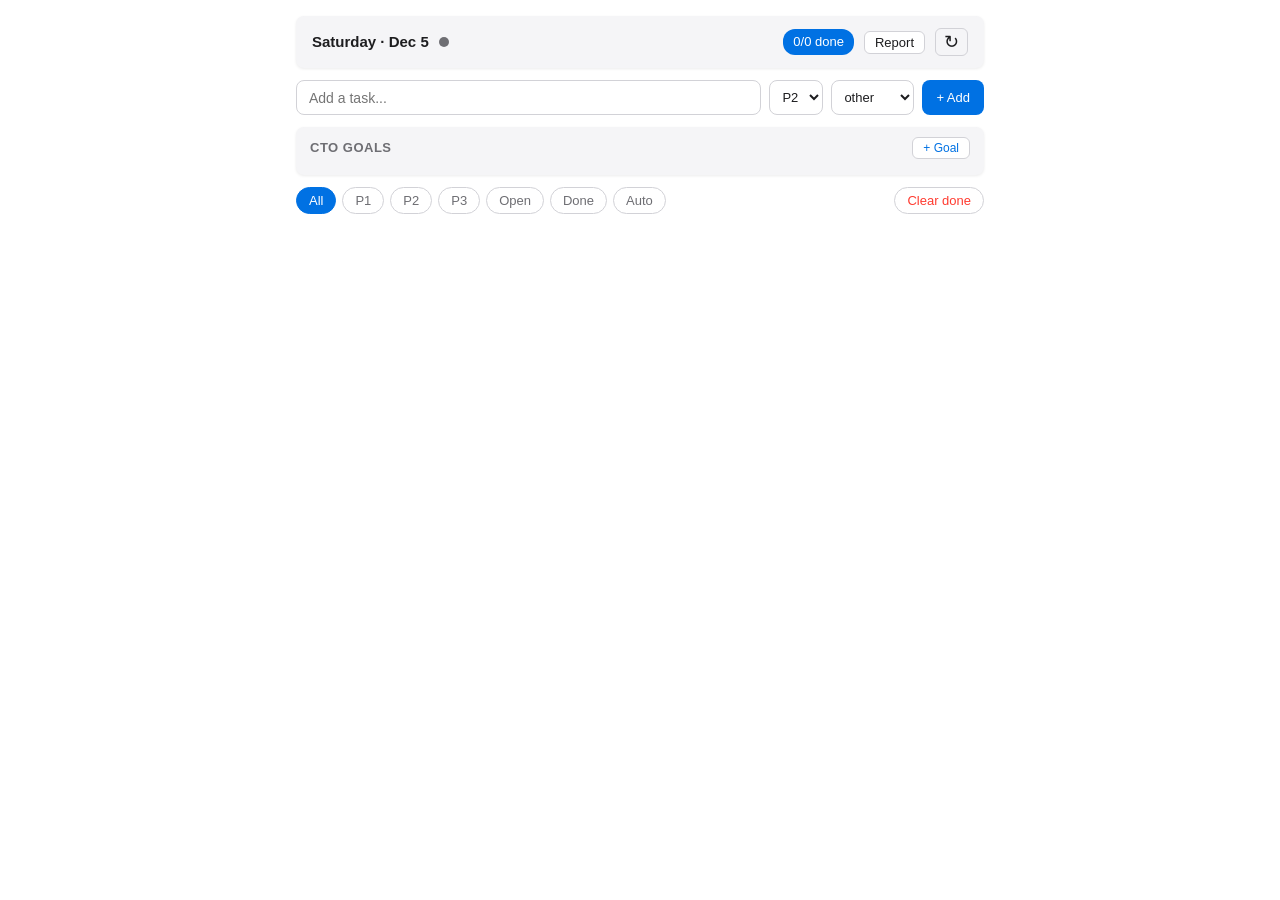
==== templates/index.html @ 2f0fa777 "Initial commit: EM Command Center with goals and daily reports Full-featured EM task management dash" ====
<!DOCTYPE html>
<html lang="en">
<head>
    <meta charset="UTF-8">
    <meta name="viewport" content="width=device-width, initial-scale=1.0">
    <title>EM Command Center</title>
    <link rel="stylesheet" href="/static/style.css">
</head>
<body>
    <div class="container">
        <!-- Header -->
        <header class="header">
            <div class="header-left">
                <span class="header-date" id="header-date"></span>
                <span class="agent-dot" id="agent-dot" title="Agent status"></span>
            </div>
            <div class="header-right">
                <span class="progress-pill" id="progress-pill">0/0 done</span>
                <button class="btn-report" id="btn-report" title="Daily report">Report</button>
                <button class="btn-refresh" id="btn-refresh" title="Trigger Jira poll">↻</button>
            </div>
        </header>

        <!-- Add task -->
        <div class="add-task-bar">
            <input type="text" id="task-input" placeholder="Add a task..." autocomplete="off">
            <select id="priority-select">
                <option value="p1">P1</option>
                <option value="p2" selected>P2</option>
                <option value="p3">P3</option>
                <option value="p4">P4</option>
            </select>
            <select id="category-select">
                <option value="delivery">delivery</option>
                <option value="people">people</option>
                <option value="hiring">hiring</option>
                <option value="reports">reports</option>
                <option value="infra">infra</option>
                <option value="email">email</option>
                <option value="other" selected>other</option>
            </select>
            <button class="btn-add" id="btn-add">+ Add</button>
        </div>

        <!-- Goals section -->
        <div class="goals-section" id="goals-section">
            <div class="goals-header">
                <span class="goals-week-label" id="goals-week-label">CTO Goals</span>
                <button class="btn-add-goal" id="btn-add-goal">+ Goal</button>
            </div>
            <div class="goals-list" id="goals-list"></div>
        </div>

        <!-- Filter bar -->
        <div class="filter-bar" id="filter-bar">
            <button class="filter-btn active" data-filter="">All</button>
            <button class="filter-btn" data-filter="p1">P1</button>
            <button class="filter-btn" data-filter="p2">P2</button>
            <button class="filter-btn" data-filter="p3">P3</button>
            <button class="filter-btn" data-filter="open">Open</button>
            <button class="filter-btn" data-filter="done">Done</button>
            <button class="filter-btn" data-filter="auto">Auto</button>
            <button class="btn-clear-done" id="btn-clear-done">Clear done</button>
        </div>

        <!-- Task list -->
        <div class="task-list" id="task-list"></div>
    </div>

    <!-- Report modal -->
    <div class="modal-overlay" id="report-modal">
        <div class="modal report-modal">
            <div class="modal-header">
                <span class="modal-title">Daily Report</span>
                <button class="modal-close" id="report-modal-close">&times;</button>
            </div>
            <pre class="report-text" id="report-text"></pre>
            <div class="modal-footer">
                <button class="btn-copy" id="btn-copy-report">Copy to Clipboard</button>
            </div>
        </div>
    </div>

    <!-- Goal add/edit modal -->
    <div class="modal-overlay" id="goal-modal">
        <div class="modal goal-modal">
            <div class="modal-header">
                <span class="modal-title" id="goal-modal-title">Add Goal</span>
                <button class="modal-close" id="goal-modal-close">&times;</button>
            </div>
            <div class="modal-body">
                <input type="hidden" id="goal-edit-id">
                <label>Title</label>
                <input type="text" id="goal-title-input" placeholder="Goal title..." autocomplete="off">
                <label>Description</label>
                <textarea id="goal-desc-input" rows="3" placeholder="Details..."></textarea>
                <label>Progress Notes</label>
                <textarea id="goal-notes-input" rows="2" placeholder="Progress update..."></textarea>
            </div>
            <div class="modal-footer">
                <button class="btn-save-goal" id="btn-save-goal">Save</button>
            </div>
        </div>
    </div>

    <script src="/static/app.js"></script>
</body>
</html>
---- static/style.css ----
/* EM Command Center — CSS */

:root {
    --bg: #ffffff;
    --bg-secondary: #f5f5f7;
    --text: #1d1d1f;
    --text-secondary: #6e6e73;
    --border: #d2d2d7;
    --accent: #0071e3;
    --red: #ff3b30;
    --amber: #ff9500;
    --green: #34c759;
    --blue: #007aff;
    --purple: #af52de;
    --p1-bg: #fff0f0;
    --p1-text: #cc0000;
    --p2-bg: #fff8f0;
    --p2-text: #cc6600;
    --p3-bg: #f0fff0;
    --p3-text: #008800;
    --p4-bg: #f0f4ff;
    --p4-text: #0055cc;
    --shadow: 0 1px 3px rgba(0,0,0,0.08);
    --radius: 8px;
}

@media (prefers-color-scheme: dark) {
    :root {
        --bg: #1c1c1e;
        --bg-secondary: #2c2c2e;
        --text: #f5f5f7;
        --text-secondary: #98989d;
        --border: #38383a;
        --accent: #0a84ff;
        --red: #ff453a;
        --amber: #ff9f0a;
        --green: #30d158;
        --blue: #0a84ff;
        --purple: #bf5af2;
        --p1-bg: #3a1c1c;
        --p1-text: #ff6b6b;
        --p2-bg: #3a2c1c;
        --p2-text: #ffb366;
        --p3-bg: #1c3a1c;
        --p3-text: #66cc66;
        --p4-bg: #1c2a3a;
        --p4-text: #66aaff;
        --shadow: 0 1px 3px rgba(0,0,0,0.3);
    }
}

* {
    margin: 0;
    padding: 0;
    box-sizing: border-box;
}

body {
    font-family: -apple-system, BlinkMacSystemFont, 'SF Pro Text', 'Segoe UI', Roboto, sans-serif;
    background: var(--bg);
    color: var(--text);
    line-height: 1.5;
    -webkit-font-smoothing: antialiased;
}

.container {
    max-width: 720px;
    margin: 0 auto;
    padding: 16px;
}

/* Header */
.header {
    display: flex;
    justify-content: space-between;
    align-items: center;
    padding: 12px 16px;
    background: var(--bg-secondary);
    border-radius: var(--radius);
    margin-bottom: 12px;
    box-shadow: var(--shadow);
}

.header-left {
    display: flex;
    align-items: center;
    gap: 10px;
}

.header-date {
    font-weight: 600;
    font-size: 15px;
}

.agent-dot {
    width: 10px;
    height: 10px;
    border-radius: 50%;
    background: var(--text-secondary);
    cursor: help;
    position: relative;
}

.agent-dot.green { background: var(--green); }
.agent-dot.amber { background: var(--amber); }
.agent-dot.red { background: var(--red); }

.agent-dot .tooltip {
    display: none;
    position: absolute;
    top: 18px;
    left: -80px;
    background: var(--bg-secondary);
    border: 1px solid var(--border);
    border-radius: 6px;
    padding: 6px 10px;
    font-size: 12px;
    white-space: nowrap;
    z-index: 10;
    box-shadow: var(--shadow);
    color: var(--text-secondary);
}

.agent-dot:hover .tooltip {
    display: block;
}

.header-right {
    display: flex;
    align-items: center;
    gap: 10px;
}

.progress-pill {
    background: var(--accent);
    color: white;
    padding: 3px 10px;
    border-radius: 12px;
    font-size: 13px;
    font-weight: 500;
}

.btn-refresh {
    background: none;
    border: 1px solid var(--border);
    border-radius: 6px;
    font-size: 18px;
    padding: 2px 8px;
    cursor: pointer;
    color: var(--text);
    transition: background 0.15s;
}

.btn-refresh:hover { background: var(--bg-secondary); }
.btn-refresh.spinning { animation: spin 1s linear infinite; }

@keyframes spin {
    from { transform: rotate(0deg); }
    to { transform: rotate(360deg); }
}

/* Add task bar */
.add-task-bar {
    display: flex;
    gap: 8px;
    margin-bottom: 12px;
}

.add-task-bar input {
    flex: 1;
    padding: 8px 12px;
    border: 1px solid var(--border);
    border-radius: var(--radius);
    font-size: 14px;
    background: var(--bg);
    color: var(--text);
    outline: none;
}

.add-task-bar input:focus {
    border-color: var(--accent);
    box-shadow: 0 0 0 2px rgba(0,113,227,0.2);
}

.add-task-bar select {
    padding: 8px;
    border: 1px solid var(--border);
    border-radius: var(--radius);
    font-size: 13px;
    background: var(--bg);
    color: var(--text);
    cursor: pointer;
}

.btn-add {
    padding: 8px 14px;
    background: var(--accent);
    color: white;
    border: none;
    border-radius: var(--radius);
    font-size: 13px;
    font-weight: 500;
    cursor: pointer;
    white-space: nowrap;
}

.btn-add:hover { opacity: 0.9; }

/* Filter bar */
.filter-bar {
    display: flex;
    gap: 6px;
    margin-bottom: 16px;
    flex-wrap: wrap;
}

.filter-btn {
    padding: 5px 12px;
    border: 1px solid var(--border);
    border-radius: 16px;
    background: var(--bg);
    color: var(--text-secondary);
    font-size: 13px;
    cursor: pointer;
    transition: all 0.15s;
}

.filter-btn:hover {
    background: var(--bg-secondary);
}

.filter-btn.active {
    background: var(--accent);
    color: white;
    border-color: var(--accent);
}

.btn-clear-done {
    margin-left: auto;
    padding: 5px 12px;
    border: 1px solid var(--border);
    border-radius: 16px;
    background: var(--bg);
    color: var(--red);
    font-size: 13px;
    cursor: pointer;
}

.btn-clear-done:hover { background: var(--p1-bg); }

/* Task list */
.task-list {
    display: flex;
    flex-direction: column;
    gap: 2px;
}

.priority-header {
    padding: 8px 0 4px;
    font-size: 12px;
    font-weight: 700;
    text-transform: uppercase;
    letter-spacing: 0.5px;
    color: var(--text-secondary);
    border-bottom: 1px solid var(--border);
    margin-top: 8px;
}

.priority-header:first-child { margin-top: 0; }

.task-row {
    display: flex;
    align-items: center;
    padding: 8px 10px;
    border-radius: 6px;
    gap: 8px;
    transition: background 0.1s;
}

.task-row:hover {
    background: var(--bg-secondary);
}

.task-row:hover .btn-delete {
    opacity: 1;
}

.task-checkbox {
    width: 18px;
    height: 18px;
    border: 2px solid var(--border);
    border-radius: 4px;
    cursor: pointer;
    display: flex;
    align-items: center;
    justify-content: center;
    flex-shrink: 0;
    transition: all 0.15s;
}

.task-checkbox:hover {
    border-color: var(--accent);
}

.task-checkbox.checked {
    background: var(--accent);
    border-color: var(--accent);
}

.task-checkbox.checked::after {
    content: '✓';
    color: white;
    font-size: 12px;
    font-weight: 700;
}

.do-next-badge {
    background: var(--red);
    color: white;
    font-size: 10px;
    font-weight: 700;
    padding: 2px 6px;
    border-radius: 4px;
    white-space: nowrap;
    flex-shrink: 0;
}

.task-title {
    flex: 1;
    font-size: 14px;
    min-width: 0;
    overflow: hidden;
    text-overflow: ellipsis;
    white-space: nowrap;
}

.task-title.done {
    text-decoration: line-through;
    color: var(--text-secondary);
}

.badge {
    font-size: 11px;
    padding: 2px 6px;
    border-radius: 4px;
    font-weight: 500;
    white-space: nowrap;
    flex-shrink: 0;
}

.badge-p1 { background: var(--p1-bg); color: var(--p1-text); }
.badge-p2 { background: var(--p2-bg); color: var(--p2-text); }
.badge-p3 { background: var(--p3-bg); color: var(--p3-text); }
.badge-p4 { background: var(--p4-bg); color: var(--p4-text); }

.badge-cat {
    background: var(--bg-secondary);
    color: var(--text-secondary);
}

.badge-auto {
    background: #f3e8ff;
    color: var(--purple);
}

@media (prefers-color-scheme: dark) {
    .badge-auto {
        background: #2d1f3d;
    }
}

.jira-link {
    font-size: 11px;
    color: var(--accent);
    text-decoration: none;
    white-space: nowrap;
    flex-shrink: 0;
}

.jira-link:hover { text-decoration: underline; }

.btn-delete {
    background: none;
    border: none;
    color: var(--red);
    font-size: 16px;
    cursor: pointer;
    opacity: 0;
    padding: 0 4px;
    transition: opacity 0.15s;
    flex-shrink: 0;
}

.btn-delete:hover { opacity: 1 !important; }

/* Completed section */
.completed-header {
    display: flex;
    align-items: center;
    gap: 6px;
    padding: 8px 0 4px;
    font-size: 12px;
    font-weight: 700;
    text-transform: uppercase;
    letter-spacing: 0.5px;
    color: var(--text-secondary);
    border-bottom: 1px solid var(--border);
    margin-top: 16px;
    cursor: pointer;
    user-select: none;
}

.completed-header .toggle {
    font-size: 10px;
    transition: transform 0.2s;
}

.completed-header .toggle.collapsed {
    transform: rotate(-90deg);
}

.completed-section.collapsed .task-row {
    display: none;
}

/* Report button */
.btn-report {
    padding: 3px 10px;
    border: 1px solid var(--border);
    border-radius: 6px;
    background: var(--bg);
    color: var(--text);
    font-size: 13px;
    font-weight: 500;
    cursor: pointer;
    transition: background 0.15s;
}

.btn-report:hover { background: var(--bg-secondary); }

/* Goals section */
.goals-section {
    background: var(--bg-secondary);
    border-radius: var(--radius);
    padding: 10px 14px;
    margin-bottom: 12px;
    box-shadow: var(--shadow);
}

.goals-header {
    display: flex;
    justify-content: space-between;
    align-items: center;
    margin-bottom: 6px;
}

.goals-week-label {
    font-size: 13px;
    font-weight: 700;
    text-transform: uppercase;
    letter-spacing: 0.5px;
    color: var(--text-secondary);
}

.btn-add-goal {
    padding: 3px 10px;
    border: 1px solid var(--border);
    border-radius: 6px;
    background: var(--bg);
    color: var(--accent);
    font-size: 12px;
    font-weight: 500;
    cursor: pointer;
    transition: background 0.15s;
}

.btn-add-goal:hover { background: var(--bg); border-color: var(--accent); }

.goal-row {
    display: flex;
    align-items: center;
    padding: 5px 4px;
    gap: 8px;
    border-radius: 4px;
    transition: background 0.1s;
}

.goal-row:hover { background: var(--bg); }
.goal-row:hover .btn-delete { opacity: 1; }

.goal-status-icon {
    cursor: pointer;
    font-size: 14px;
    flex-shrink: 0;
    user-select: none;
}

.goal-title {
    font-size: 14px;
    font-weight: 500;
    white-space: nowrap;
    overflow: hidden;
    text-overflow: ellipsis;
    cursor: pointer;
    flex-shrink: 0;
    max-width: 220px;
}

.goal-title.done {
    text-decoration: line-through;
    color: var(--text-secondary);
}

.goal-notes-inline {
    flex: 1;
    min-width: 80px;
    padding: 2px 6px;
    border: 1px solid transparent;
    border-radius: 4px;
    font-size: 12px;
    color: var(--text-secondary);
    background: transparent;
    outline: none;
    transition: border-color 0.15s;
}

.goal-notes-inline:focus {
    border-color: var(--border);
    background: var(--bg);
}

/* Modal overlay */
.modal-overlay {
    display: none;
    position: fixed;
    inset: 0;
    background: rgba(0,0,0,0.5);
    z-index: 100;
    justify-content: center;
    align-items: center;
}

.modal-overlay.active {
    display: flex;
}

.modal {
    background: var(--bg);
    border-radius: 12px;
    box-shadow: 0 8px 32px rgba(0,0,0,0.2);
    width: 90%;
    max-width: 560px;
    max-height: 80vh;
    display: flex;
    flex-direction: column;
    overflow: hidden;
}

.modal-header {
    display: flex;
    justify-content: space-between;
    align-items: center;
    padding: 14px 18px;
    border-bottom: 1px solid var(--border);
}

.modal-title {
    font-size: 15px;
    font-weight: 600;
}

.modal-close {
    background: none;
    border: none;
    font-size: 20px;
    cursor: pointer;
    color: var(--text-secondary);
    padding: 0 4px;
}

.modal-close:hover { color: var(--text); }

.modal-body {
    padding: 14px 18px;
    display: flex;
    flex-direction: column;
    gap: 8px;
}

.modal-body label {
    font-size: 12px;
    font-weight: 600;
    color: var(--text-secondary);
    text-transform: uppercase;
    letter-spacing: 0.3px;
}

.modal-body input,
.modal-body textarea {
    padding: 8px 10px;
    border: 1px solid var(--border);
    border-radius: 6px;
    font-size: 14px;
    background: var(--bg);
    color: var(--text);
    outline: none;
    font-family: inherit;
    resize: vertical;
}

.modal-body input:focus,
.modal-body textarea:focus {
    border-color: var(--accent);
    box-shadow: 0 0 0 2px rgba(0,113,227,0.2);
}

.modal-footer {
    padding: 12px 18px;
    border-top: 1px solid var(--border);
    display: flex;
    justify-content: flex-end;
    gap: 8px;
}

.btn-save-goal,
.btn-copy {
    padding: 8px 16px;
    background: var(--accent);
    color: white;
    border: none;
    border-radius: 6px;
    font-size: 13px;
    font-weight: 500;
    cursor: pointer;
}

.btn-save-goal:hover,
.btn-copy:hover { opacity: 0.9; }

/* Report modal */
.report-text {
    padding: 14px 18px;
    font-size: 13px;
    line-height: 1.6;
    white-space: pre-wrap;
    word-wrap: break-word;
    overflow-y: auto;
    flex: 1;
    color: var(--text);
    font-family: -apple-system, BlinkMacSystemFont, 'SF Pro Text', 'Segoe UI', Roboto, sans-serif;
}
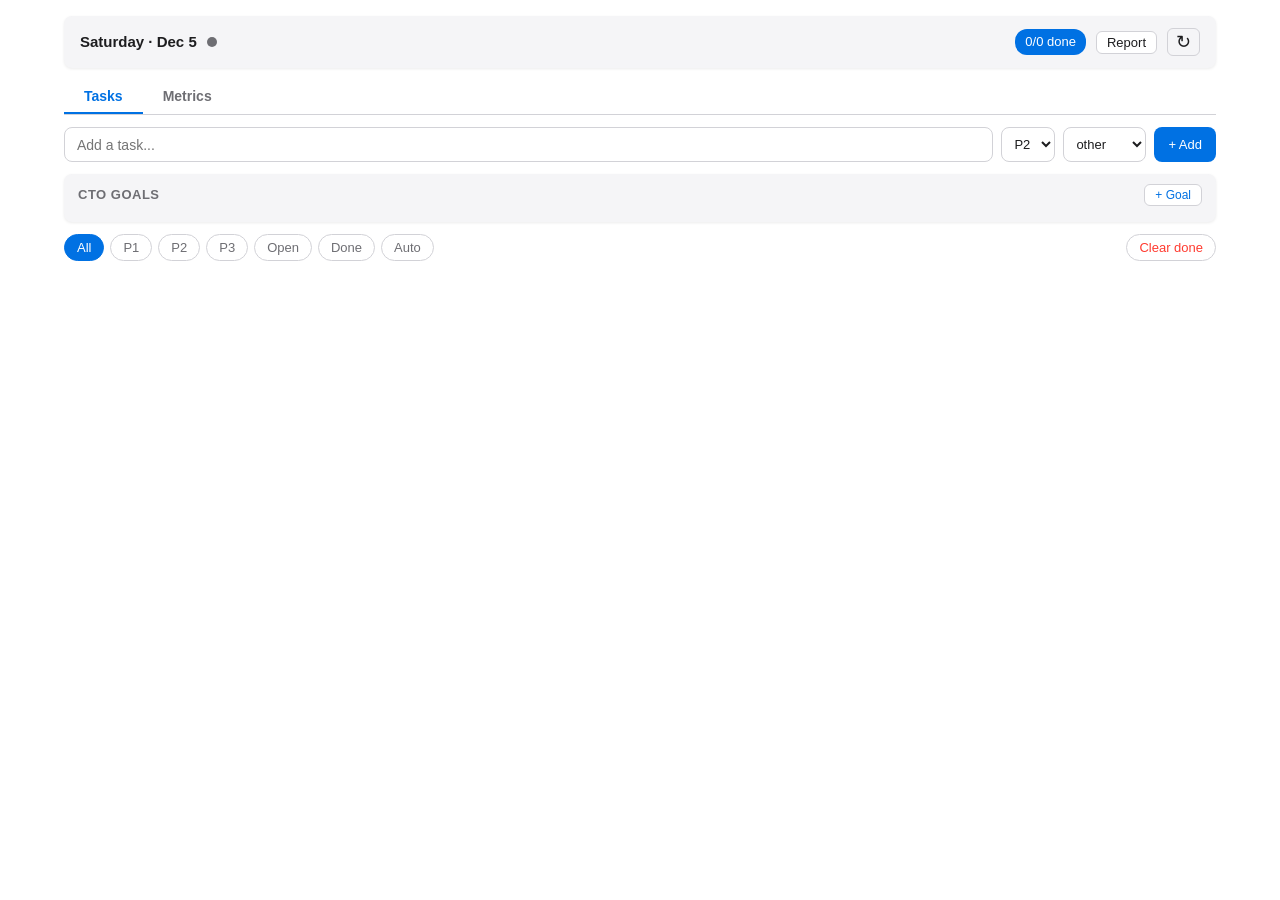
==== commit b6358626: "Add developer metrics dashboard, Slack SP reminder DMs, and Bitbucket integration - Developer roster" ====
--- a/templates/index.html
+++ b/templates/index.html
@@ -17,54 +17,162 @@
             <div class="header-right">
                 <span class="progress-pill" id="progress-pill">0/0 done</span>
                 <button class="btn-report" id="btn-report" title="Daily report">Report</button>
-                <button class="btn-refresh" id="btn-refresh" title="Trigger Jira poll">↻</button>
+                <button class="btn-refresh" id="btn-refresh" title="Trigger Jira poll">&#8635;</button>
             </div>
         </header>
 
-        <!-- Add task -->
-        <div class="add-task-bar">
-            <input type="text" id="task-input" placeholder="Add a task..." autocomplete="off">
-            <select id="priority-select">
-                <option value="p1">P1</option>
-                <option value="p2" selected>P2</option>
-                <option value="p3">P3</option>
-                <option value="p4">P4</option>
-            </select>
-            <select id="category-select">
-                <option value="delivery">delivery</option>
-                <option value="people">people</option>
-                <option value="hiring">hiring</option>
-                <option value="reports">reports</option>
-                <option value="infra">infra</option>
-                <option value="email">email</option>
-                <option value="other" selected>other</option>
-            </select>
-            <button class="btn-add" id="btn-add">+ Add</button>
-        </div>
-
-        <!-- Goals section -->
-        <div class="goals-section" id="goals-section">
-            <div class="goals-header">
-                <span class="goals-week-label" id="goals-week-label">CTO Goals</span>
-                <button class="btn-add-goal" id="btn-add-goal">+ Goal</button>
-            </div>
-            <div class="goals-list" id="goals-list"></div>
-        </div>
-
-        <!-- Filter bar -->
-        <div class="filter-bar" id="filter-bar">
-            <button class="filter-btn active" data-filter="">All</button>
-            <button class="filter-btn" data-filter="p1">P1</button>
-            <button class="filter-btn" data-filter="p2">P2</button>
-            <button class="filter-btn" data-filter="p3">P3</button>
-            <button class="filter-btn" data-filter="open">Open</button>
-            <button class="filter-btn" data-filter="done">Done</button>
-            <button class="filter-btn" data-filter="auto">Auto</button>
-            <button class="btn-clear-done" id="btn-clear-done">Clear done</button>
-        </div>
-
-        <!-- Task list -->
-        <div class="task-list" id="task-list"></div>
+        <!-- Nav tabs -->
+        <div class="nav-tabs" id="nav-tabs">
+            <button class="nav-tab active" data-tab="tasks">Tasks</button>
+            <button class="nav-tab" data-tab="metrics">Metrics</button>
+        </div>
+
+        <!-- ===== Tasks View ===== -->
+        <div id="tasks-view">
+            <!-- Add task -->
+            <div class="add-task-bar">
+                <input type="text" id="task-input" placeholder="Add a task..." autocomplete="off">
+                <select id="priority-select">
+                    <option value="p1">P1</option>
+                    <option value="p2" selected>P2</option>
+                    <option value="p3">P3</option>
+                    <option value="p4">P4</option>
+                </select>
+                <select id="category-select">
+                    <option value="delivery">delivery</option>
+                    <option value="people">people</option>
+                    <option value="hiring">hiring</option>
+                    <option value="reports">reports</option>
+                    <option value="infra">infra</option>
+                    <option value="email">email</option>
+                    <option value="other" selected>other</option>
+                </select>
+                <button class="btn-add" id="btn-add">+ Add</button>
+            </div>
+
+            <!-- Goals section -->
+            <div class="goals-section" id="goals-section">
+                <div class="goals-header">
+                    <span class="goals-week-label" id="goals-week-label">CTO Goals</span>
+                    <button class="btn-add-goal" id="btn-add-goal">+ Goal</button>
+                </div>
+                <div class="goals-list" id="goals-list"></div>
+            </div>
+
+            <!-- Filter bar -->
+            <div class="filter-bar" id="filter-bar">
+                <button class="filter-btn active" data-filter="">All</button>
+                <button class="filter-btn" data-filter="p1">P1</button>
+                <button class="filter-btn" data-filter="p2">P2</button>
+                <button class="filter-btn" data-filter="p3">P3</button>
+                <button class="filter-btn" data-filter="open">Open</button>
+                <button class="filter-btn" data-filter="done">Done</button>
+                <button class="filter-btn" data-filter="auto">Auto</button>
+                <button class="btn-clear-done" id="btn-clear-done">Clear done</button>
+            </div>
+
+            <!-- Task list -->
+            <div class="task-list" id="task-list"></div>
+        </div>
+
+        <!-- ===== Metrics View ===== -->
+        <div id="metrics-view" style="display:none">
+            <!-- Week selector + official metrics bar -->
+            <div class="metrics-week-bar">
+                <button class="week-nav-btn" id="week-prev" title="Previous week">&larr;</button>
+                <span class="week-label" id="metrics-week-label">Week of ...</span>
+                <button class="week-nav-btn" id="week-next" title="Next week">&rarr;</button>
+                <div class="official-metrics" id="official-metrics">
+                    <div class="metric-group">
+                        <span class="metric-group-label">All Tickets</span>
+                        <span class="official-metric">
+                            <span class="metric-label">Cycle</span>
+                            <span class="metric-value" id="official-ct">--</span>
+                        </span>
+                        <span class="official-metric">
+                            <span class="metric-label">Lead</span>
+                            <span class="metric-value" id="official-lt">--</span>
+                        </span>
+                        <span class="metric-count" id="all-issues-count"></span>
+                    </div>
+                    <div class="metric-group-divider"></div>
+                    <div class="metric-group">
+                        <span class="metric-group-label">Roster Avg</span>
+                        <span class="official-metric">
+                            <span class="metric-label">Cycle</span>
+                            <span class="metric-value" id="roster-ct">--</span>
+                        </span>
+                        <span class="official-metric">
+                            <span class="metric-label">Lead</span>
+                            <span class="metric-value" id="roster-lt">--</span>
+                        </span>
+                        <span class="metric-count" id="roster-issues-count"></span>
+                    </div>
+                </div>
+                <div class="metrics-actions">
+                    <button class="btn-report" id="btn-metrics-report">Report</button>
+                    <button class="btn-add-goal" id="btn-manage-roster">Roster</button>
+                    <button class="btn-refresh" id="btn-collect" title="Collect metrics">&#8635;</button>
+                </div>
+            </div>
+
+            <!-- Loading / Error / Empty states -->
+            <div id="metrics-loading" class="metrics-state" style="display:none">
+                <div class="skeleton-grid">
+                    <div class="skeleton-card"></div><div class="skeleton-card"></div>
+                    <div class="skeleton-card"></div><div class="skeleton-card"></div>
+                </div>
+            </div>
+            <div id="metrics-empty" class="metrics-state" style="display:none">
+                <div class="empty-state">
+                    <p>No metrics data yet.</p>
+                    <p>Add developers to the roster, then click &#8635; to collect.</p>
+                    <button class="btn-add" id="btn-empty-roster">+ Add Developer</button>
+                </div>
+            </div>
+            <div id="metrics-error" class="metrics-state" style="display:none">
+                <div class="error-state">
+                    <p>Failed to load metrics.</p>
+                    <button class="btn-add" id="btn-retry-metrics">Retry</button>
+                </div>
+            </div>
+
+            <!-- Dashboard cards grid -->
+            <div class="cards-grid" id="cards-grid" style="display:none">
+                <div class="card" id="card-lines">
+                    <div class="card-header">Lines Committed</div>
+                    <div class="card-body" id="chart-lines"></div>
+                </div>
+                <div class="card" id="card-prs">
+                    <div class="card-header">Pull Requests</div>
+                    <div class="card-body" id="chart-prs"></div>
+                </div>
+                <div class="card" id="card-tickets">
+                    <div class="card-header">Tickets by Status</div>
+                    <div class="card-body" id="chart-tickets"></div>
+                </div>
+                <div class="card" id="card-sp">
+                    <div class="card-header">Story Points by Status <button class="card-header-btn" onclick="showUnestimated()" title="Tickets without story points">0 SP</button> <button class="card-header-btn" id="btn-slack-remind" onclick="sendSlackReminders()" title="Send Slack DM reminders for unestimated tickets" style="background:var(--purple)">Slack Remind</button></div>
+                    <div class="card-body" id="chart-sp"></div>
+                </div>
+                <div class="card" id="card-ratio">
+                    <div class="card-header">SP / Cycle Time Ratio</div>
+                    <div class="card-body" id="chart-ratio"></div>
+                </div>
+                <div class="card" id="card-defects">
+                    <div class="card-header">Defects</div>
+                    <div class="card-body" id="chart-defects"></div>
+                </div>
+                <div class="card card-full" id="card-eps">
+                    <div class="card-header">EPS Score</div>
+                    <div class="card-body" id="chart-eps"></div>
+                </div>
+                <div class="card card-full" id="card-detail">
+                    <div class="card-header">Cycle &amp; Lead Time Detail</div>
+                    <div class="card-body" id="detail-table-container"></div>
+                </div>
+            </div>
+        </div>
     </div>
 
     <!-- Report modal -->
@@ -94,11 +202,104 @@
                 <input type="text" id="goal-title-input" placeholder="Goal title..." autocomplete="off">
                 <label>Description</label>
                 <textarea id="goal-desc-input" rows="3" placeholder="Details..."></textarea>
-                <label>Progress Notes</label>
-                <textarea id="goal-notes-input" rows="2" placeholder="Progress update..."></textarea>
+                <label>Add Progress Note</label>
+                <input type="text" id="goal-notes-input" placeholder="Add a progress note...">
+                <div class="notes-history" id="goal-notes-history"></div>
             </div>
             <div class="modal-footer">
                 <button class="btn-save-goal" id="btn-save-goal">Save</button>
+            </div>
+        </div>
+    </div>
+
+    <!-- Metrics report modal -->
+    <div class="modal-overlay" id="metrics-report-modal">
+        <div class="modal report-modal">
+            <div class="modal-header">
+                <span class="modal-title">Metrics Report</span>
+                <button class="modal-close" id="metrics-report-close">&times;</button>
+            </div>
+            <pre class="report-text" id="metrics-report-text"></pre>
+            <div class="modal-footer">
+                <button class="btn-copy" id="btn-copy-metrics-report">Copy to Clipboard</button>
+            </div>
+        </div>
+    </div>
+
+    <!-- Developer roster modal -->
+    <div class="modal-overlay" id="roster-modal">
+        <div class="modal" style="max-width:700px">
+            <div class="modal-header">
+                <span class="modal-title">Developer Roster</span>
+                <div style="display:flex;gap:6px;align-items:center">
+                    <button class="card-header-btn" id="btn-automatch-bb" onclick="bulkAutomatchBB()" title="Auto-match Bitbucket users by name">Auto-match BB</button>
+                    <button class="card-header-btn" id="btn-automatch-slack" onclick="bulkAutomatchSlack()" title="Auto-match Slack users by email">Auto-match Slack</button>
+                    <button class="btn-merge" id="btn-merge-devs" style="display:none" title="Merge selected developers">Merge</button>
+                    <button class="modal-close" id="roster-modal-close">&times;</button>
+                </div>
+            </div>
+            <div class="modal-body">
+                <div id="roster-list"></div>
+                <div style="border-top:1px solid var(--border);padding-top:10px;margin-top:8px;text-align:right">
+                    <button class="btn-add" id="btn-add-dev">+ Add Developer</button>
+                </div>
+            </div>
+        </div>
+    </div>
+
+    <!-- Developer edit modal -->
+    <div class="modal-overlay" id="dev-edit-modal">
+        <div class="modal" style="max-width:480px">
+            <div class="modal-header">
+                <span class="modal-title">Edit Developer</span>
+                <button class="modal-close" id="dev-edit-modal-close">&times;</button>
+            </div>
+            <div class="modal-body">
+                <input type="hidden" id="dev-edit-id">
+                <label>Jira User</label>
+                <div class="picker-wrapper">
+                    <input type="text" id="dev-edit-jira" autocomplete="off" placeholder="Type name to search Jira...">
+                    <input type="hidden" id="dev-edit-jira-id">
+                    <div class="picker-dropdown" id="jira-picker-edit"></div>
+                </div>
+                <label>Display Name</label>
+                <input type="text" id="dev-edit-name" autocomplete="off">
+                <label>Email</label>
+                <input type="text" id="dev-edit-email" autocomplete="off">
+                <label>Bitbucket Username</label>
+                <div class="picker-wrapper">
+                    <input type="text" id="dev-edit-bb" autocomplete="off" placeholder="Type to search BB users...">
+                    <div class="picker-dropdown" id="bb-picker-edit"></div>
+                </div>
+                <label>Slack User</label>
+                <div class="picker-wrapper">
+                    <input type="text" id="dev-edit-slack" autocomplete="off" placeholder="Type to search Slack users...">
+                    <input type="hidden" id="dev-edit-slack-id">
+                    <div class="picker-dropdown" id="slack-picker-edit"></div>
+                </div>
+                <label>Team</label>
+                <input type="text" id="dev-edit-team" autocomplete="off">
+                <label>Role</label>
+                <input type="text" id="dev-edit-role" autocomplete="off">
+            </div>
+            <div class="modal-footer">
+                <button class="btn-save-goal" id="btn-save-dev">Save</button>
+            </div>
+        </div>
+    </div>
+
+    <!-- Unestimated Tickets Modal -->
+    <div class="modal-overlay" id="unestimated-modal">
+        <div class="modal modal-wide">
+            <div class="modal-header">
+                <span>Tickets Without Story Points</span>
+                <button class="modal-close" onclick="closeUnestimatedModal()">&times;</button>
+            </div>
+            <div class="modal-body" id="unestimated-body">
+                <div class="picker-loading">Loading...</div>
+            </div>
+            <div class="modal-footer">
+                <a id="unestimated-jira-link" href="#" target="_blank" rel="noopener" class="btn-save-goal">Open in Jira</a>
             </div>
         </div>
     </div>
--- a/static/style.css
+++ b/static/style.css
@@ -59,14 +59,15 @@
     font-family: -apple-system, BlinkMacSystemFont, 'SF Pro Text', 'Segoe UI', Roboto, sans-serif;
     background: var(--bg);
     color: var(--text);
+    font-size: 15px;
     line-height: 1.5;
     -webkit-font-smoothing: antialiased;
 }
 
 .container {
-    max-width: 720px;
+    max-width: 1200px;
     margin: 0 auto;
-    padding: 16px;
+    padding: 16px 24px;
 }
 
 /* Header */
@@ -511,9 +512,19 @@
     color: var(--text-secondary);
 }
 
+.goal-latest-note {
+    font-size: 12px;
+    color: var(--text-secondary);
+    white-space: nowrap;
+    overflow: hidden;
+    text-overflow: ellipsis;
+    max-width: 180px;
+    flex-shrink: 1;
+}
+
 .goal-notes-inline {
-    flex: 1;
-    min-width: 80px;
+    width: 90px;
+    flex-shrink: 0;
     padding: 2px 6px;
     border: 1px solid transparent;
     border-radius: 4px;
@@ -649,3 +660,852 @@
     color: var(--text);
     font-family: -apple-system, BlinkMacSystemFont, 'SF Pro Text', 'Segoe UI', Roboto, sans-serif;
 }
+
+/* Note history in goal modal */
+.notes-history {
+    max-height: 200px;
+    overflow-y: auto;
+    display: flex;
+    flex-direction: column;
+    gap: 4px;
+    margin-top: 4px;
+}
+
+.note-entry {
+    font-size: 13px;
+    color: var(--text);
+    padding: 4px 8px;
+    background: var(--bg-secondary);
+    border-radius: 4px;
+    line-height: 1.4;
+}
+
+.note-ts {
+    font-size: 11px;
+    color: var(--text-secondary);
+    margin-right: 6px;
+}
+
+/* Task action buttons */
+.task-actions {
+    display: flex;
+    gap: 2px;
+    flex-shrink: 0;
+    opacity: 0;
+    transition: opacity 0.15s;
+}
+
+.task-row:hover .task-actions {
+    opacity: 1;
+}
+
+.btn-action {
+    width: 20px;
+    height: 20px;
+    border: 1px solid var(--border);
+    border-radius: 4px;
+    background: var(--bg);
+    color: var(--text-secondary);
+    font-size: 11px;
+    font-weight: 700;
+    cursor: pointer;
+    display: flex;
+    align-items: center;
+    justify-content: center;
+    padding: 0;
+    transition: all 0.15s;
+    flex-shrink: 0;
+    font-family: -apple-system, BlinkMacSystemFont, 'SF Pro Text', 'Segoe UI', Roboto, sans-serif;
+}
+
+.btn-action:hover {
+    border-color: var(--accent);
+    color: var(--accent);
+    background: var(--bg-secondary);
+}
+
+/* Task wrapper for row + panel */
+.task-wrapper {
+    display: flex;
+    flex-direction: column;
+}
+
+/* Detail panel (expandable below task row) */
+.detail-panel {
+    background: var(--bg-secondary);
+    border: 1px solid var(--border);
+    border-radius: 6px;
+    margin: 2px 10px 6px 36px;
+    padding: 12px 14px;
+    animation: panelSlideIn 0.15s ease-out;
+}
+
+@keyframes panelSlideIn {
+    from { opacity: 0; transform: translateY(-4px); }
+    to { opacity: 1; transform: translateY(0); }
+}
+
+.detail-loading {
+    font-size: 12px;
+    color: var(--text-secondary);
+}
+
+.detail-error {
+    font-size: 12px;
+    color: var(--red);
+}
+
+.detail-content {
+    display: flex;
+    flex-direction: column;
+    gap: 8px;
+}
+
+.detail-summary {
+    font-size: 13px;
+    font-weight: 600;
+    color: var(--text);
+    line-height: 1.4;
+}
+
+.detail-fields {
+    display: grid;
+    grid-template-columns: auto 1fr;
+    gap: 3px 12px;
+}
+
+.detail-field {
+    display: contents;
+}
+
+.detail-label {
+    font-size: 11px;
+    font-weight: 600;
+    color: var(--text-secondary);
+    text-transform: uppercase;
+    letter-spacing: 0.3px;
+    white-space: nowrap;
+}
+
+.detail-value {
+    font-size: 12px;
+    color: var(--text);
+}
+
+.detail-desc {
+    font-size: 12px;
+    color: var(--text-secondary);
+    line-height: 1.4;
+    padding: 6px 8px;
+    background: var(--bg);
+    border-radius: 4px;
+    white-space: pre-wrap;
+    max-height: 80px;
+    overflow-y: auto;
+}
+
+.detail-actions-header {
+    font-size: 11px;
+    font-weight: 700;
+    text-transform: uppercase;
+    letter-spacing: 0.3px;
+    color: var(--text-secondary);
+    margin-top: 4px;
+}
+
+.detail-actions-list {
+    list-style: none;
+    display: flex;
+    flex-direction: column;
+    gap: 3px;
+}
+
+.detail-actions-list li {
+    font-size: 12px;
+    color: var(--text);
+    padding: 3px 0 3px 18px;
+    position: relative;
+}
+
+.detail-actions-list li::before {
+    content: '\25CB';
+    position: absolute;
+    left: 0;
+    color: var(--accent);
+    font-size: 11px;
+}
+
+.detail-sort-explanation {
+    font-size: 11px;
+    color: var(--text-secondary);
+    font-style: italic;
+    line-height: 1.4;
+}
+
+/* ===== Nav Tabs ===== */
+.nav-tabs {
+    display: flex;
+    gap: 0;
+    margin-bottom: 12px;
+    border-bottom: 1px solid var(--border);
+}
+
+.nav-tab {
+    padding: 8px 20px;
+    border: none;
+    background: none;
+    font-size: 14px;
+    font-weight: 600;
+    color: var(--text-secondary);
+    cursor: pointer;
+    border-bottom: 2px solid transparent;
+    transition: all 0.15s;
+}
+
+.nav-tab:hover { color: var(--text); }
+.nav-tab.active {
+    color: var(--accent);
+    border-bottom-color: var(--accent);
+}
+
+/* ===== Metrics Week Bar ===== */
+.metrics-week-bar {
+    display: flex;
+    align-items: center;
+    gap: 10px;
+    padding: 10px 14px;
+    background: var(--bg-secondary);
+    border-radius: var(--radius);
+    margin-bottom: 12px;
+    box-shadow: var(--shadow);
+    flex-wrap: wrap;
+}
+
+.week-nav-btn {
+    background: none;
+    border: 1px solid var(--border);
+    border-radius: 6px;
+    padding: 4px 10px;
+    cursor: pointer;
+    color: var(--text);
+    font-size: 14px;
+}
+
+.week-nav-btn:hover { background: var(--bg); }
+
+.week-label {
+    font-weight: 600;
+    font-size: 16px;
+    min-width: 120px;
+    text-align: center;
+}
+
+.official-metrics {
+    display: flex;
+    gap: 8px;
+    margin-left: auto;
+    align-items: center;
+}
+
+.metric-group {
+    display: flex;
+    gap: 10px;
+    align-items: center;
+    padding: 4px 10px;
+    border-radius: var(--radius);
+    background: var(--bg-secondary);
+}
+
+.metric-group-label {
+    font-size: 10px;
+    text-transform: uppercase;
+    font-weight: 700;
+    color: var(--text-secondary);
+    letter-spacing: 0.5px;
+    writing-mode: vertical-rl;
+    text-orientation: mixed;
+    transform: rotate(180deg);
+}
+
+.metric-group-divider {
+    width: 1px;
+    height: 36px;
+    background: var(--border);
+}
+
+.metric-count {
+    font-size: 10px;
+    color: var(--text-secondary);
+    font-weight: 500;
+}
+
+.official-metric {
+    display: flex;
+    flex-direction: column;
+    align-items: center;
+}
+
+.metric-label {
+    font-size: 12px;
+    text-transform: uppercase;
+    letter-spacing: 0.5px;
+    color: var(--text-secondary);
+    font-weight: 600;
+}
+
+.metric-value {
+    font-size: 22px;
+    font-weight: 700;
+    color: var(--text);
+}
+
+.metric-delta {
+    font-size: 12px;
+    font-weight: 600;
+}
+
+.metric-delta.good { color: var(--green); }
+.metric-delta.bad { color: var(--red); }
+.metric-delta.neutral { color: var(--text-secondary); }
+
+.metrics-actions {
+    display: flex;
+    gap: 6px;
+    align-items: center;
+}
+
+/* ===== Dashboard Cards Grid ===== */
+.cards-grid {
+    display: grid;
+    grid-template-columns: 1fr 1fr;
+    gap: 12px;
+}
+
+.card {
+    background: var(--bg-secondary);
+    border-radius: var(--radius);
+    box-shadow: var(--shadow);
+    overflow: hidden;
+}
+
+.card-full {
+    grid-column: 1 / -1;
+}
+
+.card-header {
+    padding: 10px 14px 6px;
+    font-size: 14px;
+    font-weight: 700;
+    text-transform: uppercase;
+    letter-spacing: 0.5px;
+    color: var(--text-secondary);
+}
+
+.card-body {
+    padding: 6px 14px 14px;
+}
+
+/* ===== Bar Charts ===== */
+.bar-chart {
+    display: flex;
+    flex-direction: column;
+    gap: 6px;
+}
+
+.bar-row {
+    display: flex;
+    align-items: center;
+    gap: 8px;
+}
+
+.bar-label {
+    font-size: 14px;
+    width: 140px;
+    text-align: right;
+    overflow: hidden;
+    text-overflow: ellipsis;
+    white-space: nowrap;
+    flex-shrink: 0;
+    color: var(--text);
+}
+
+.bar-track {
+    flex: 1;
+    height: 18px;
+    background: var(--bg);
+    border-radius: 4px;
+    overflow: hidden;
+    position: relative;
+}
+
+.bar-fill {
+    height: 100%;
+    border-radius: 4px;
+    transition: width 0.3s ease;
+    min-width: 2px;
+}
+
+.bar-value {
+    font-size: 14px;
+    font-weight: 600;
+    color: var(--text-secondary);
+    min-width: 40px;
+    text-align: right;
+    flex-shrink: 0;
+}
+
+/* ===== Stacked Bars ===== */
+.stacked-bar-chart {
+    display: flex;
+    flex-direction: column;
+    gap: 6px;
+}
+
+.stacked-row {
+    display: flex;
+    align-items: center;
+    gap: 8px;
+}
+
+.stacked-bar {
+    flex: 1;
+    height: 22px;
+    display: flex;
+    border-radius: 4px;
+    overflow: hidden;
+    background: var(--bg);
+}
+
+.seg {
+    height: 100%;
+    display: flex;
+    align-items: center;
+    justify-content: center;
+    font-size: 10px;
+    font-weight: 600;
+    color: white;
+    min-width: 0;
+    transition: width 0.3s ease;
+}
+
+.seg-label {
+    overflow: hidden;
+    text-overflow: clip;
+    white-space: nowrap;
+    padding: 0 3px;
+}
+
+.seg-todo { background: var(--text-secondary); }
+.seg-wip { background: var(--blue); }
+.seg-qa { background: var(--amber); }
+.seg-closed { background: var(--green); }
+
+.stacked-legend {
+    display: flex;
+    gap: 12px;
+    margin-top: 6px;
+    font-size: 11px;
+    color: var(--text-secondary);
+}
+
+.legend-item {
+    display: flex;
+    align-items: center;
+    gap: 4px;
+}
+
+.legend-dot {
+    width: 8px;
+    height: 8px;
+    border-radius: 2px;
+    flex-shrink: 0;
+}
+
+/* ===== Defect Chart (stacked columns) ===== */
+.defect-chart {
+    display: flex;
+    align-items: flex-end;
+    gap: 6px;
+    height: 120px;
+    padding-top: 8px;
+}
+
+.defect-col {
+    flex: 1;
+    display: flex;
+    flex-direction: column-reverse;
+    align-items: stretch;
+    height: 100%;
+    position: relative;
+}
+
+.defect-col.current {
+    outline: 2px solid var(--accent);
+    border-radius: 4px;
+}
+
+.defect-seg {
+    min-height: 2px;
+    transition: height 0.3s ease;
+}
+
+.defect-seg.p1 { background: var(--red); }
+.defect-seg.p2 { background: var(--amber); }
+.defect-seg.other { background: var(--text-secondary); }
+
+.defect-col-label {
+    font-size: 9px;
+    color: var(--text-secondary);
+    text-align: center;
+    margin-top: 4px;
+    position: absolute;
+    bottom: -16px;
+    left: 0;
+    right: 0;
+}
+
+.defect-summary {
+    display: flex;
+    gap: 16px;
+    margin-bottom: 8px;
+    font-size: 12px;
+}
+
+.defect-stat {
+    display: flex;
+    flex-direction: column;
+    align-items: center;
+}
+
+.defect-stat-value {
+    font-size: 22px;
+    font-weight: 700;
+}
+
+.defect-stat-link {
+    text-decoration: none;
+    color: inherit;
+    cursor: pointer;
+    border-radius: var(--radius);
+    padding: 4px 8px;
+    transition: background 0.15s;
+}
+.defect-stat-link:hover {
+    background: var(--bg);
+}
+.defect-stat-link .defect-stat-value {
+    color: var(--accent);
+}
+
+.defect-stat-label {
+    font-size: 12px;
+    text-transform: uppercase;
+    color: var(--text-secondary);
+}
+
+.defect-trend {
+    font-size: 12px;
+    font-weight: 600;
+    margin-left: auto;
+    display: flex;
+    align-items: center;
+    gap: 4px;
+}
+
+/* ===== EPS Card ===== */
+.eps-list {
+    display: flex;
+    flex-direction: column;
+    gap: 6px;
+}
+
+.eps-row {
+    display: flex;
+    align-items: center;
+    gap: 8px;
+}
+
+.eps-name {
+    font-size: 14px;
+    width: 140px;
+    text-align: right;
+    overflow: hidden;
+    text-overflow: ellipsis;
+    white-space: nowrap;
+    flex-shrink: 0;
+}
+
+.eps-bar-track {
+    flex: 1;
+    height: 18px;
+    background: var(--bg);
+    border-radius: 4px;
+    overflow: hidden;
+}
+
+.eps-bar-fill {
+    height: 100%;
+    border-radius: 4px;
+    background: var(--accent);
+    transition: width 0.3s ease;
+}
+
+.eps-score-val {
+    font-size: 14px;
+    font-weight: 600;
+    min-width: 35px;
+    text-align: right;
+    flex-shrink: 0;
+}
+
+.eps-badge {
+    font-size: 12px;
+    padding: 2px 6px;
+    border-radius: 4px;
+    font-weight: 600;
+    white-space: nowrap;
+    flex-shrink: 0;
+}
+
+.eps-badge.leading { background: var(--p3-bg); color: var(--p3-text); }
+.eps-badge.steady { background: var(--p4-bg); color: var(--p4-text); }
+.eps-badge.ramping { background: var(--p2-bg); color: var(--p2-text); }
+.eps-badge.emerging { background: var(--p1-bg); color: var(--p1-text); }
+
+/* ===== Detail Table ===== */
+.metrics-table {
+    width: 100%;
+    border-collapse: collapse;
+    font-size: 14px;
+}
+
+.metrics-table th {
+    text-align: left;
+    padding: 8px 10px;
+    font-size: 12px;
+    text-transform: uppercase;
+    letter-spacing: 0.5px;
+    color: var(--text-secondary);
+    border-bottom: 1px solid var(--border);
+    font-weight: 700;
+}
+
+.metrics-table td {
+    padding: 8px 10px;
+    border-bottom: 1px solid var(--border);
+    color: var(--text);
+}
+
+.metrics-table tr:last-child td { border-bottom: none; }
+
+.wow-arrow {
+    font-size: 13px;
+    font-weight: 700;
+}
+
+.wow-arrow.good { color: var(--green); }
+.wow-arrow.bad { color: var(--red); }
+.wow-arrow.neutral { color: var(--text-secondary); }
+
+/* ===== Loading Skeleton ===== */
+.skeleton-grid {
+    display: grid;
+    grid-template-columns: 1fr 1fr;
+    gap: 12px;
+}
+
+.skeleton-card {
+    height: 180px;
+    background: var(--bg-secondary);
+    border-radius: var(--radius);
+    animation: shimmer 1.5s ease-in-out infinite;
+}
+
+@keyframes shimmer {
+    0%, 100% { opacity: 0.6; }
+    50% { opacity: 1; }
+}
+
+/* ===== Empty / Error states ===== */
+.metrics-state {
+    padding: 40px 20px;
+    text-align: center;
+}
+
+.empty-state, .error-state {
+    display: flex;
+    flex-direction: column;
+    align-items: center;
+    gap: 10px;
+    color: var(--text-secondary);
+    font-size: 14px;
+}
+
+.empty-state .btn-add, .error-state .btn-add {
+    margin-top: 8px;
+}
+
+/* ===== Roster Modal ===== */
+.roster-row {
+    display: flex;
+    align-items: center;
+    gap: 8px;
+    padding: 6px 0;
+    border-bottom: 1px solid var(--border);
+    font-size: 13px;
+}
+
+.roster-row:last-child { border-bottom: none; }
+
+.roster-name {
+    font-weight: 500;
+    min-width: 100px;
+}
+
+.roster-email {
+    color: var(--text-secondary);
+    font-size: 12px;
+    flex: 1;
+}
+
+.roster-ids {
+    font-size: 11px;
+    color: var(--text-secondary);
+}
+
+/* Roster & dev-edit modals need overflow visible for picker dropdowns */
+#roster-modal .modal,
+#dev-edit-modal .modal {
+    overflow: visible;
+}
+#roster-modal .modal-body,
+#dev-edit-modal .modal-body {
+    overflow: visible;
+}
+
+/* User picker dropdowns */
+.picker-wrapper {
+    position: relative;
+}
+.picker-dropdown {
+    display: none;
+    position: absolute;
+    top: 100%;
+    left: 0;
+    right: 0;
+    max-height: 250px;
+    overflow-y: auto;
+    background: var(--bg);
+    border: 1px solid var(--border);
+    border-radius: var(--radius);
+    box-shadow: var(--shadow);
+    z-index: 200;
+}
+.picker-dropdown.open { display: block; }
+.picker-item {
+    padding: 6px 10px;
+    font-size: 13px;
+    cursor: pointer;
+    display: flex;
+    flex-direction: column;
+    border-bottom: 1px solid var(--border);
+}
+.picker-item:last-child { border-bottom: none; }
+.picker-item:hover { background: var(--bg-secondary); }
+.picker-item .picker-main { font-weight: 500; }
+.picker-item .picker-sub { font-size: 11px; color: var(--text-secondary); }
+.picker-loading { padding: 8px 10px; font-size: 12px; color: var(--text-secondary); }
+
+/* Merge controls */
+.roster-checkbox {
+    width: 16px;
+    height: 16px;
+    cursor: pointer;
+    accent-color: var(--accent);
+}
+.btn-merge {
+    background: var(--purple);
+    color: #fff;
+    border: none;
+    border-radius: var(--radius);
+    padding: 4px 12px;
+    font-size: 12px;
+    font-weight: 600;
+    cursor: pointer;
+}
+.btn-merge:hover { opacity: 0.85; }
+.merge-keeper-label {
+    font-size: 10px;
+    color: var(--accent);
+    font-weight: 600;
+    text-transform: uppercase;
+}
+
+/* ===== Card Header Button ===== */
+.card-header-btn {
+    background: var(--amber);
+    color: #fff;
+    border: none;
+    border-radius: 4px;
+    padding: 2px 8px;
+    font-size: 11px;
+    font-weight: 700;
+    cursor: pointer;
+    margin-left: 8px;
+    vertical-align: middle;
+    text-transform: none;
+    letter-spacing: 0;
+}
+.card-header-btn:hover { opacity: 0.85; }
+
+/* ===== Unestimated Tickets Modal ===== */
+.modal-wide { max-width: 700px; }
+.modal-wide .modal-body {
+    max-height: 500px;
+    overflow-y: auto;
+}
+
+.unest-group {
+    margin-bottom: 16px;
+}
+.unest-assignee {
+    font-weight: 700;
+    font-size: 14px;
+    margin-bottom: 6px;
+    padding-bottom: 4px;
+    border-bottom: 1px solid var(--border);
+}
+.unest-count {
+    font-weight: 400;
+    color: var(--text-secondary);
+}
+.unest-ticket {
+    display: flex;
+    align-items: center;
+    gap: 8px;
+    padding: 4px 8px;
+    text-decoration: none;
+    color: var(--text);
+    border-radius: var(--radius);
+    font-size: 13px;
+}
+.unest-ticket:hover {
+    background: var(--bg-secondary);
+}
+.unest-key {
+    font-weight: 600;
+    color: var(--accent);
+    min-width: 90px;
+    flex-shrink: 0;
+}
+.unest-summary {
+    flex: 1;
+    overflow: hidden;
+    text-overflow: ellipsis;
+    white-space: nowrap;
+}
+.unest-status {
+    font-size: 11px;
+    color: var(--text-secondary);
+    flex-shrink: 0;
+}
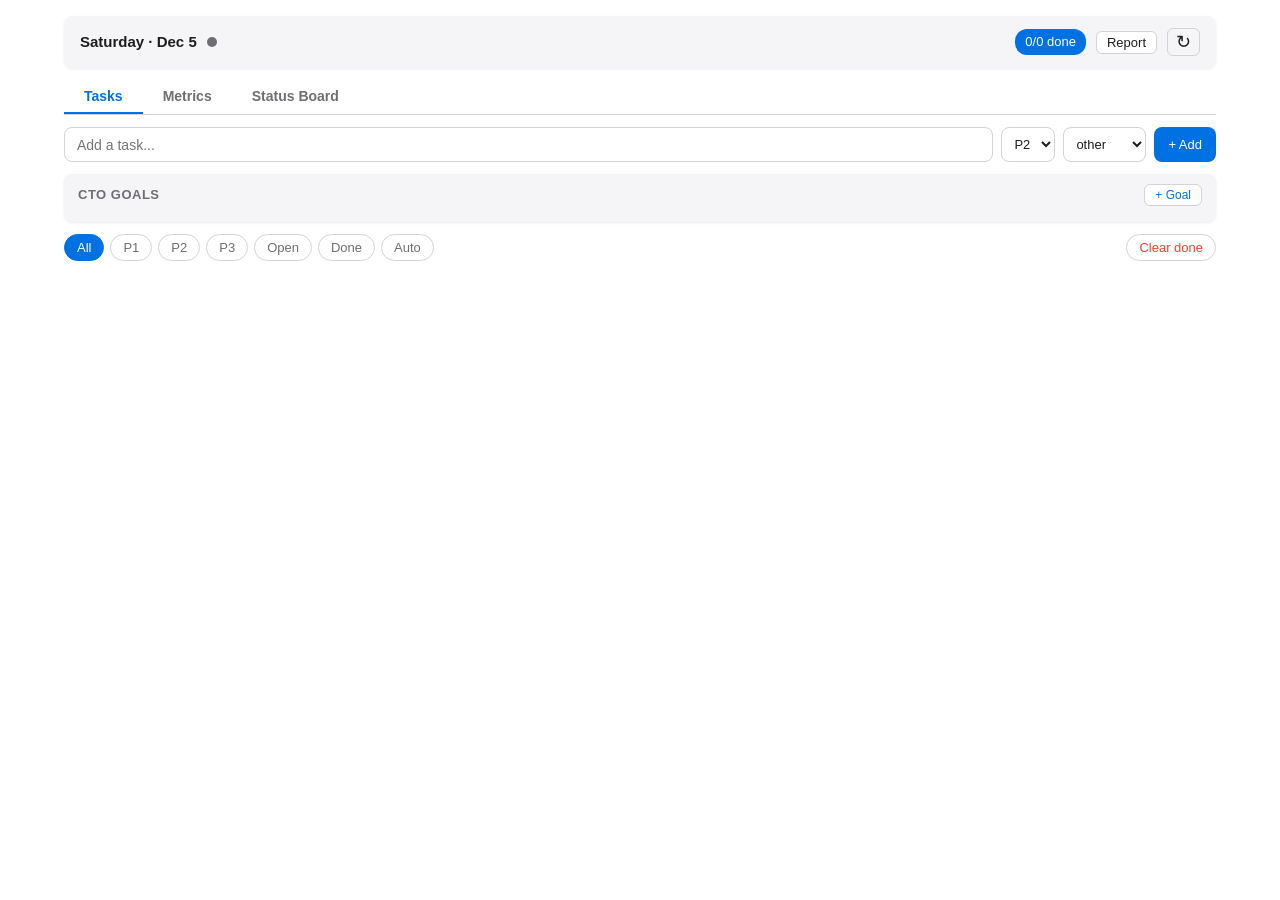
==== commit db9e1a24: "Add Status Board tab with per-ticket time-in-status view (IA-362) New top-level tab showing all open" ====
--- a/templates/index.html
+++ b/templates/index.html
@@ -25,6 +25,7 @@
         <div class="nav-tabs" id="nav-tabs">
             <button class="nav-tab active" data-tab="tasks">Tasks</button>
             <button class="nav-tab" data-tab="metrics">Metrics</button>
+            <button class="nav-tab" data-tab="status-board">Status Board</button>
         </div>
 
         <!-- ===== Tasks View ===== -->
@@ -159,9 +160,14 @@
                     <div class="card-header">SP / Cycle Time Ratio</div>
                     <div class="card-body" id="chart-ratio"></div>
                 </div>
-                <div class="card" id="card-defects">
+                <div class="card card-full" id="card-defects">
                     <div class="card-header">Defects</div>
-                    <div class="card-body" id="chart-defects"></div>
+                    <div class="card-body">
+                        <div class="defects-layout">
+                            <div class="defects-left" id="chart-defects-summary"></div>
+                            <div class="defects-right" id="chart-defects-priority"></div>
+                        </div>
+                    </div>
                 </div>
                 <div class="card card-full" id="card-eps">
                     <div class="card-header">EPS Score</div>
@@ -171,6 +177,68 @@
                     <div class="card-header">Cycle &amp; Lead Time Detail</div>
                     <div class="card-body" id="detail-table-container"></div>
                 </div>
+            </div>
+        </div>
+
+        <!-- ===== Status Board View ===== -->
+        <div id="status-board-view" style="display:none">
+            <!-- Filter bar -->
+            <div class="sb-filter-bar">
+                <label>Project</label>
+                <select id="sb-filter-project">
+                    <option value="">All Projects</option>
+                </select>
+                <label>Priority</label>
+                <select id="sb-filter-priority">
+                    <option value="">All</option>
+                    <option value="Highest">Highest</option>
+                    <option value="High">High</option>
+                    <option value="Medium">Medium</option>
+                    <option value="Low">Low</option>
+                    <option value="Lowest">Lowest</option>
+                </select>
+                <label>Assignee</label>
+                <select id="sb-filter-assignee">
+                    <option value="">All Assignees</option>
+                </select>
+                <input type="text" id="sb-search" placeholder="Search key, summary, or assignee..." />
+                <button class="btn-sb-refresh" id="btn-sb-refresh">Refresh</button>
+                <span class="sb-last-synced" id="sb-last-synced"></span>
+            </div>
+
+            <!-- Summary cards -->
+            <div class="sb-summary-cards" id="sb-summary-cards"></div>
+
+            <!-- Ticket groups -->
+            <div class="sb-groups" id="sb-groups"></div>
+
+            <!-- Pagination -->
+            <div class="sb-pagination" id="sb-pagination"></div>
+
+            <!-- Loading state -->
+            <div class="sb-loading" id="sb-loading" style="display:none">
+                <div class="skeleton" style="height:80px;border-radius:8px;margin-bottom:10px;"></div>
+                <div class="skeleton" style="height:80px;border-radius:8px;margin-bottom:10px;"></div>
+                <div class="skeleton" style="height:80px;border-radius:8px;margin-bottom:10px;"></div>
+                <div class="skeleton" style="height:40px;border-radius:8px;margin-bottom:8px;margin-top:20px;"></div>
+                <div class="skeleton" style="height:36px;border-radius:4px;margin-bottom:4px;"></div>
+                <div class="skeleton" style="height:36px;border-radius:4px;margin-bottom:4px;"></div>
+                <div class="skeleton" style="height:36px;border-radius:4px;margin-bottom:4px;"></div>
+            </div>
+
+            <!-- Error state -->
+            <div class="sb-error" id="sb-error" style="display:none">
+                <h3>Failed to load ticket data</h3>
+                <p id="sb-error-msg"></p>
+                <button class="btn-sb-retry" id="btn-sb-retry">Retry</button>
+            </div>
+
+            <!-- Empty state -->
+            <div class="sb-empty" id="sb-empty" style="display:none">
+                <div style="font-size:40px;opacity:0.5;margin-bottom:12px;">&#128203;</div>
+                <h3>No open tickets found</h3>
+                <p>There are no unresolved tickets, or data hasn't been synced yet.</p>
+                <button class="btn-sb-refresh" id="btn-sb-sync-now" style="margin-top:16px;">Sync Now</button>
             </div>
         </div>
     </div>
--- a/static/style.css
+++ b/static/style.css
@@ -686,6 +686,19 @@
     margin-right: 6px;
 }
 
+/* Reviewed indicator */
+.reviewed-icon {
+    color: var(--green);
+    font-size: 13px;
+    flex-shrink: 0;
+    margin-right: 2px;
+}
+
+.btn-action.reviewed {
+    color: var(--green);
+    border-color: var(--green);
+}
+
 /* Task action buttons */
 .task-actions {
     display: flex;
@@ -738,6 +751,25 @@
     margin: 2px 10px 6px 36px;
     padding: 12px 14px;
     animation: panelSlideIn 0.15s ease-out;
+    position: relative;
+}
+
+.btn-close-panel {
+    position: absolute;
+    top: 6px;
+    right: 8px;
+    background: none;
+    border: none;
+    font-size: 18px;
+    cursor: pointer;
+    color: var(--text-secondary);
+    padding: 0 4px;
+    line-height: 1;
+    z-index: 1;
+}
+
+.btn-close-panel:hover {
+    color: var(--text);
 }
 
 @keyframes panelSlideIn {
@@ -1211,6 +1243,105 @@
     align-items: center;
     gap: 4px;
 }
+
+/* ===== Defects Two-Panel Layout ===== */
+.defects-layout {
+    display: flex;
+    gap: 24px;
+}
+
+.defects-left {
+    width: 420px;
+    flex-shrink: 0;
+}
+
+.defects-right {
+    flex: 1;
+    min-width: 0;
+}
+
+@media (max-width: 800px) {
+    .defects-layout {
+        flex-direction: column;
+    }
+    .defects-left {
+        width: 100%;
+    }
+}
+
+.defect-divider {
+    border: none;
+    border-top: 1px solid var(--border);
+    margin: 16px 0;
+}
+
+.defect-section-label {
+    font-size: 12px;
+    font-weight: 600;
+    color: var(--text);
+    text-transform: uppercase;
+    letter-spacing: 0.5px;
+    margin-bottom: 10px;
+}
+
+/* KPI cards */
+.kpi-row {
+    display: flex;
+    gap: 12px;
+    margin-bottom: 16px;
+}
+
+.kpi-card {
+    flex: 1;
+    background: var(--bg);
+    border: 1px solid var(--border);
+    border-radius: 10px;
+    padding: 12px;
+    text-align: center;
+}
+
+.kpi-card.p1 { border-left: 4px solid var(--red); }
+.kpi-card.p2 { border-left: 4px solid var(--amber); }
+.kpi-card.unlabeled { border-left: 4px solid var(--text-secondary); }
+
+.kpi-value {
+    font-size: 28px;
+    font-weight: 800;
+}
+
+.kpi-value.p1 { color: var(--red); }
+.kpi-value.p2 { color: var(--amber); }
+.kpi-value.unlabeled { color: var(--text-secondary); }
+
+.kpi-label {
+    font-size: 11px;
+    color: var(--text-secondary);
+    text-transform: uppercase;
+    letter-spacing: 0.5px;
+    margin-top: 2px;
+}
+
+.kpi-sub {
+    font-size: 11px;
+    color: var(--text-secondary);
+    margin-top: 4px;
+}
+
+/* Mini chart */
+.mini-chart {
+    display: flex;
+    align-items: flex-end;
+    gap: 6px;
+    height: 100px;
+    padding-top: 20px;
+}
+
+/* Priority segment colors */
+.defect-seg.highest { background: #b71c1c; }
+.defect-seg.high { background: var(--red); }
+.defect-seg.medium { background: var(--amber); }
+.defect-seg.low { background: #42a5f5; }
+.defect-seg.lowest { background: #78909c; }
 
 /* ===== EPS Card ===== */
 .eps-list {
@@ -1509,3 +1640,232 @@
     color: var(--text-secondary);
     flex-shrink: 0;
 }
+
+/* ===== Comment Suggestion Panel ===== */
+.comment-textarea {
+    width: 100%;
+    min-height: 80px;
+    padding: 8px 10px;
+    border: 1px solid var(--border);
+    border-radius: 6px;
+    font-size: 13px;
+    font-family: inherit;
+    background: var(--bg);
+    color: var(--text);
+    resize: vertical;
+    outline: none;
+    line-height: 1.5;
+}
+
+.comment-textarea:focus {
+    border-color: var(--accent);
+    box-shadow: 0 0 0 2px rgba(0,113,227,0.2);
+}
+
+.comment-textarea:disabled {
+    opacity: 0.6;
+    cursor: not-allowed;
+}
+
+.btn-send-comment,
+.btn-copy-comment {
+    padding: 6px 14px;
+    border: none;
+    border-radius: 6px;
+    font-size: 13px;
+    font-weight: 500;
+    cursor: pointer;
+}
+
+.btn-send-comment {
+    background: var(--accent);
+    color: white;
+}
+
+.btn-copy-comment {
+    background: var(--bg);
+    color: var(--text);
+    border: 1px solid var(--border);
+}
+
+.btn-send-comment:hover, .btn-copy-comment:hover { opacity: 0.9; }
+.btn-send-comment:disabled { opacity: 0.5; cursor: not-allowed; }
+
+.comment-status {
+    font-size: 12px;
+    margin-top: 4px;
+}
+
+.comment-status.success { color: var(--green); }
+.comment-status.error { color: var(--red); }
+
+/* ---- Status Board ---- */
+.sb-filter-bar {
+    display: flex; gap: 8px; align-items: center; margin-bottom: 16px; flex-wrap: wrap;
+}
+.sb-filter-bar select, .sb-filter-bar input {
+    padding: 6px 10px; border: 1px solid var(--border); border-radius: 6px;
+    background: var(--bg); color: var(--text); font-size: 13px;
+}
+.sb-filter-bar input { flex: 1; min-width: 180px; }
+.sb-filter-bar label { font-size: 12px; color: var(--text-secondary); font-weight: 500; }
+.btn-sb-refresh, .btn-sb-retry {
+    padding: 6px 14px; background: var(--accent); color: white; border: none;
+    border-radius: 6px; font-size: 13px; font-weight: 500; cursor: pointer;
+}
+.btn-sb-refresh:hover, .btn-sb-retry:hover { opacity: 0.85; }
+.btn-sb-refresh:disabled { opacity: 0.5; cursor: default; }
+.sb-last-synced { font-size: 11px; color: var(--text-secondary); margin-left: auto; }
+
+/* Summary cards */
+.sb-summary-cards {
+    display: grid; grid-template-columns: repeat(auto-fit, minmax(155px, 1fr));
+    gap: 10px; margin-bottom: 20px;
+}
+.sb-card {
+    background: var(--bg-secondary); border-radius: var(--radius);
+    padding: 14px 16px; box-shadow: var(--shadow); border: 1px solid var(--border);
+}
+.sb-card-status {
+    font-size: 11px; font-weight: 600; text-transform: uppercase;
+    color: var(--text-secondary); letter-spacing: 0.5px; margin-bottom: 8px;
+}
+.sb-card-row {
+    display: flex; justify-content: space-between; align-items: baseline; margin-bottom: 4px;
+}
+.sb-card-label { font-size: 11px; color: var(--text-secondary); }
+.sb-card-value { font-size: 18px; font-weight: 700; }
+.sb-card-value.sb-muted { font-size: 14px; color: var(--text-secondary); }
+.sb-card-sublabel { font-size: 10px; color: var(--text-secondary); }
+
+/* Color classes */
+.sb-green { color: var(--green); }
+.sb-amber { color: var(--amber); }
+.sb-red { color: var(--red); }
+
+/* Groups */
+.sb-group { margin-bottom: 16px; }
+.sb-group-header {
+    display: flex; align-items: center; gap: 10px; padding: 8px 12px;
+    background: var(--bg-secondary); border-radius: var(--radius) var(--radius) 0 0;
+    border: 1px solid var(--border); border-bottom: none; cursor: pointer; user-select: none;
+}
+.sb-group-header:hover { opacity: 0.85; }
+.sb-chevron { font-size: 12px; color: var(--text-secondary); transition: transform 0.15s; }
+.sb-chevron.sb-collapsed { transform: rotate(-90deg); }
+.sb-group-name { font-weight: 600; font-size: 14px; }
+.sb-group-count {
+    font-size: 11px; color: var(--text-secondary); background: var(--bg);
+    padding: 1px 8px; border-radius: 10px; border: 1px solid var(--border);
+}
+.sb-assignee-label { font-size: 11px; color: var(--text-secondary); font-style: italic; }
+
+/* Table */
+.sb-table {
+    width: 100%; border-collapse: collapse; font-size: 13px;
+    border: 1px solid var(--border); border-top: none;
+}
+.sb-table th {
+    text-align: left; padding: 6px 10px; font-size: 11px; font-weight: 600;
+    text-transform: uppercase; letter-spacing: 0.3px; color: var(--text-secondary);
+    background: var(--bg-secondary); border-bottom: 1px solid var(--border);
+    white-space: nowrap; cursor: pointer;
+}
+.sb-table th:hover { color: var(--text); }
+.sb-time-header { text-align: center; min-width: 65px; }
+.sb-table td {
+    padding: 7px 10px; border-bottom: 1px solid var(--border); vertical-align: middle;
+}
+.sb-table tr:hover td { background: var(--bg-secondary); }
+.sb-ticket-row.sb-expanded td { background: var(--bg-secondary); border-bottom: none; }
+
+.sb-ticket-key {
+    color: var(--accent); text-decoration: none; font-weight: 600; font-size: 12px;
+    font-family: 'SF Mono', 'Fira Code', Consolas, monospace;
+}
+.sb-ticket-key:hover { text-decoration: underline; }
+.sb-ticket-summary {
+    max-width: 280px; overflow: hidden; text-overflow: ellipsis; white-space: nowrap; cursor: pointer;
+}
+.sb-ticket-summary:hover { color: var(--accent); }
+
+/* Priority badges */
+.sb-badge-pri {
+    display: inline-block; padding: 1px 6px; border-radius: 4px; font-size: 11px; font-weight: 600;
+}
+.sb-badge-pri.badge-p1 { background: var(--p1-bg); color: var(--p1-text); }
+.sb-badge-pri.badge-p2 { background: var(--p2-bg); color: var(--p2-text); }
+.sb-badge-pri.badge-p3 { background: var(--p3-bg); color: var(--p3-text); }
+.sb-badge-pri.badge-p4 { background: var(--p4-bg); color: var(--p4-text); }
+
+.sb-badge-project {
+    display: inline-block; padding: 1px 6px; border-radius: 4px;
+    font-size: 10px; font-weight: 600; background: var(--bg);
+    border: 1px solid var(--border); color: var(--text-secondary);
+}
+.sb-badge-status {
+    display: inline-block; padding: 1px 6px; border-radius: 4px;
+    font-size: 11px; font-weight: 500; background: var(--bg-secondary);
+    border: 1px solid var(--border);
+}
+
+/* Time cells */
+.sb-time-cell { text-align: center; font-variant-numeric: tabular-nums; font-size: 12px; font-weight: 600; }
+.sb-time-cell.sb-green { background: rgba(52,199,89,0.1); }
+.sb-time-cell.sb-amber { background: rgba(255,149,0,0.1); }
+.sb-time-cell.sb-red { background: rgba(255,59,48,0.1); }
+.sb-time-cell.sb-current { border-left: 3px solid var(--accent); }
+.sb-empty-cell { color: var(--text-secondary); opacity: 0.4; font-weight: 400; }
+
+/* Detail panel */
+.sb-detail-row td { padding: 0; }
+.sb-detail-inner { padding: 12px 16px 16px 40px; }
+.sb-detail-inner h4 { font-size: 12px; color: var(--text-secondary); margin-bottom: 8px; }
+.sb-transition-table { font-size: 12px; border-collapse: collapse; }
+.sb-transition-table th {
+    text-align: left; padding: 4px 14px 4px 0; font-weight: 600;
+    color: var(--text-secondary); font-size: 11px; text-transform: uppercase;
+    background: transparent; cursor: default;
+}
+.sb-transition-table td { padding: 4px 14px 4px 0; }
+.sb-current-marker {
+    display: inline-block; width: 6px; height: 6px; border-radius: 50%;
+    background: var(--accent); margin-right: 4px; vertical-align: middle;
+}
+.sb-detail-footer { margin-top: 10px; font-size: 11px; }
+.sb-detail-footer a { color: var(--accent); text-decoration: none; }
+.sb-detail-footer a:hover { text-decoration: underline; }
+
+/* Pagination */
+.sb-pagination {
+    display: flex; justify-content: center; align-items: center; gap: 8px; margin-top: 16px; padding: 10px;
+}
+.sb-pagination button {
+    padding: 4px 12px; border: 1px solid var(--border); border-radius: 6px;
+    background: var(--bg); color: var(--text); font-size: 13px; cursor: pointer;
+}
+.sb-pagination button:hover { background: var(--bg-secondary); }
+.sb-pagination button:disabled { opacity: 0.4; cursor: default; }
+.sb-page-info { font-size: 12px; color: var(--text-secondary); }
+
+/* Error / empty */
+.sb-error {
+    padding: 24px; text-align: center; background: rgba(255,59,48,0.08);
+    border: 1px solid var(--red); border-radius: var(--radius);
+}
+.sb-error h3 { color: var(--red); margin-bottom: 8px; }
+.sb-error p { color: var(--text-secondary); font-size: 13px; margin-bottom: 12px; }
+.sb-empty {
+    padding: 48px 24px; text-align: center; color: var(--text-secondary);
+}
+.sb-empty h3 { font-size: 16px; margin-bottom: 6px; color: var(--text); }
+.sb-empty p { font-size: 13px; }
+
+/* Loading skeleton */
+.sb-loading .skeleton {
+    border-radius: 4px;
+    background: linear-gradient(90deg, var(--bg-secondary) 25%, var(--border) 50%, var(--bg-secondary) 75%);
+    background-size: 200% 100%;
+    animation: sb-shimmer 1.5s infinite;
+}
+@keyframes sb-shimmer { 0% { background-position: 200% 0; } 100% { background-position: -200% 0; } }
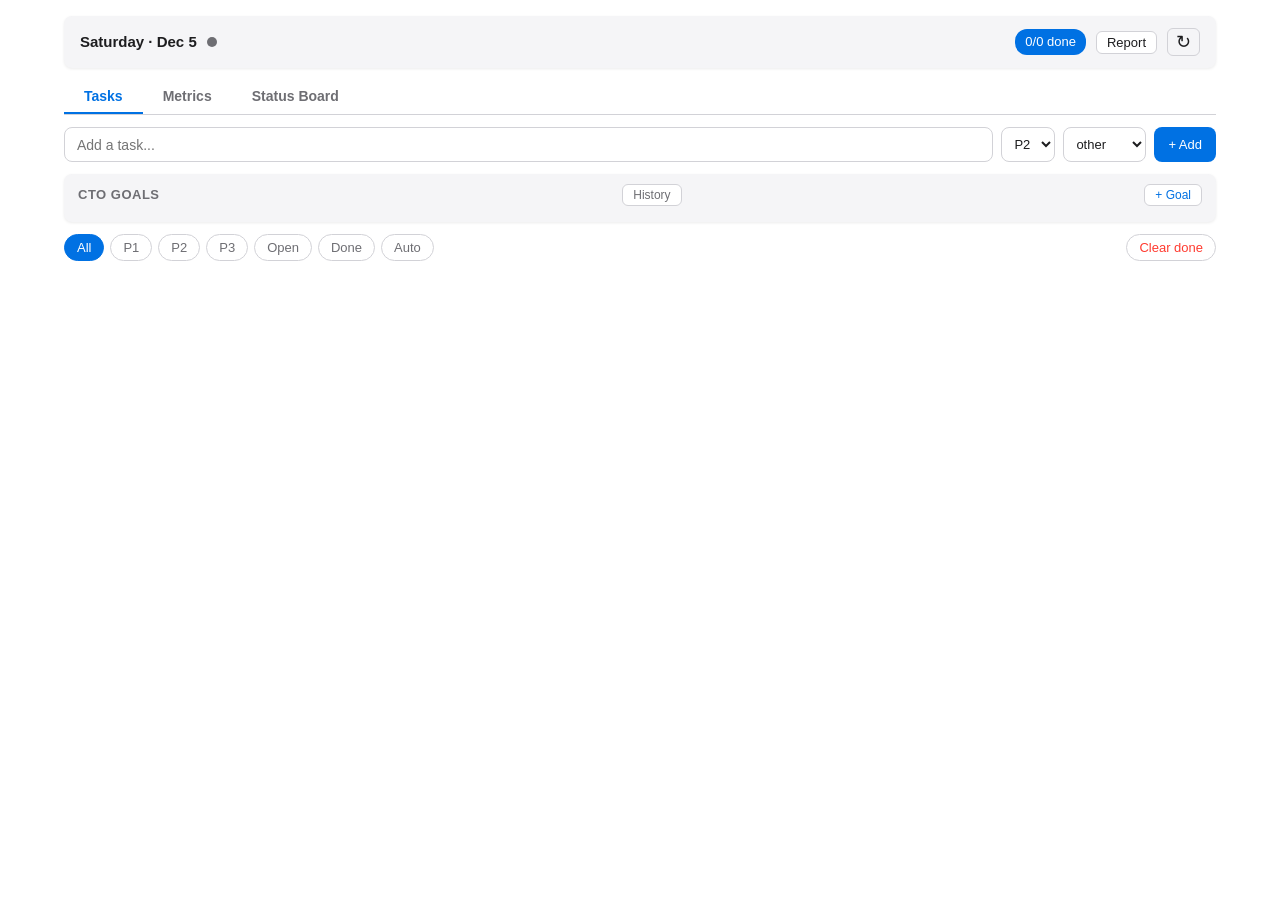
==== commit 3e881667: "Goals enhancements: history page, drag reorder, % complete, WAL mode - Add /goals/history page with " ====
--- a/templates/index.html
+++ b/templates/index.html
@@ -55,6 +55,7 @@
             <div class="goals-section" id="goals-section">
                 <div class="goals-header">
                     <span class="goals-week-label" id="goals-week-label">CTO Goals</span>
+                    <button class="btn-goal-history" id="btn-goal-history">History</button>
                     <button class="btn-add-goal" id="btn-add-goal">+ Goal</button>
                 </div>
                 <div class="goals-list" id="goals-list"></div>
@@ -270,6 +271,11 @@
                 <input type="text" id="goal-title-input" placeholder="Goal title..." autocomplete="off">
                 <label>Description</label>
                 <textarea id="goal-desc-input" rows="3" placeholder="Details..."></textarea>
+                <label>% Complete</label>
+                <div class="goal-pct-row">
+                    <input type="range" id="goal-pct-input" min="0" max="100" step="5" value="0">
+                    <span id="goal-pct-label">0%</span>
+                </div>
                 <label>Add Progress Note</label>
                 <input type="text" id="goal-notes-input" placeholder="Add a progress note...">
                 <div class="notes-history" id="goal-notes-history"></div>
--- a/static/style.css
+++ b/static/style.css
@@ -477,6 +477,32 @@
 
 .btn-add-goal:hover { background: var(--bg); border-color: var(--accent); }
 
+.btn-goal-history {
+    padding: 3px 10px;
+    border: 1px solid var(--border);
+    border-radius: 6px;
+    background: var(--bg);
+    color: var(--text-secondary);
+    font-size: 12px;
+    cursor: pointer;
+    transition: border-color 0.15s;
+}
+.btn-goal-history:hover { border-color: var(--text-secondary); }
+
+.goal-drag-handle {
+    cursor: grab;
+    color: var(--text-secondary);
+    font-size: 12px;
+    opacity: 0.4;
+    flex-shrink: 0;
+    user-select: none;
+    padding: 0 2px;
+    transition: opacity 0.15s;
+}
+.goal-drag-handle:hover { opacity: 1; }
+.goal-row.dragging { opacity: 0.4; }
+.goal-row.drag-over { border-top: 2px solid var(--accent); }
+
 .goal-row {
     display: flex;
     align-items: center;
@@ -488,6 +514,31 @@
 
 .goal-row:hover { background: var(--bg); }
 .goal-row:hover .btn-delete { opacity: 1; }
+
+.goal-pct {
+    font-size: 11px;
+    font-weight: 600;
+    color: var(--accent);
+    flex-shrink: 0;
+    min-width: 28px;
+    text-align: right;
+}
+
+.goal-pct-row {
+    display: flex;
+    align-items: center;
+    gap: 10px;
+}
+.goal-pct-row input[type="range"] {
+    flex: 1;
+    accent-color: var(--accent);
+}
+.goal-pct-row span {
+    font-size: 14px;
+    font-weight: 600;
+    min-width: 36px;
+    color: var(--accent);
+}
 
 .goal-status-icon {
     cursor: pointer;
